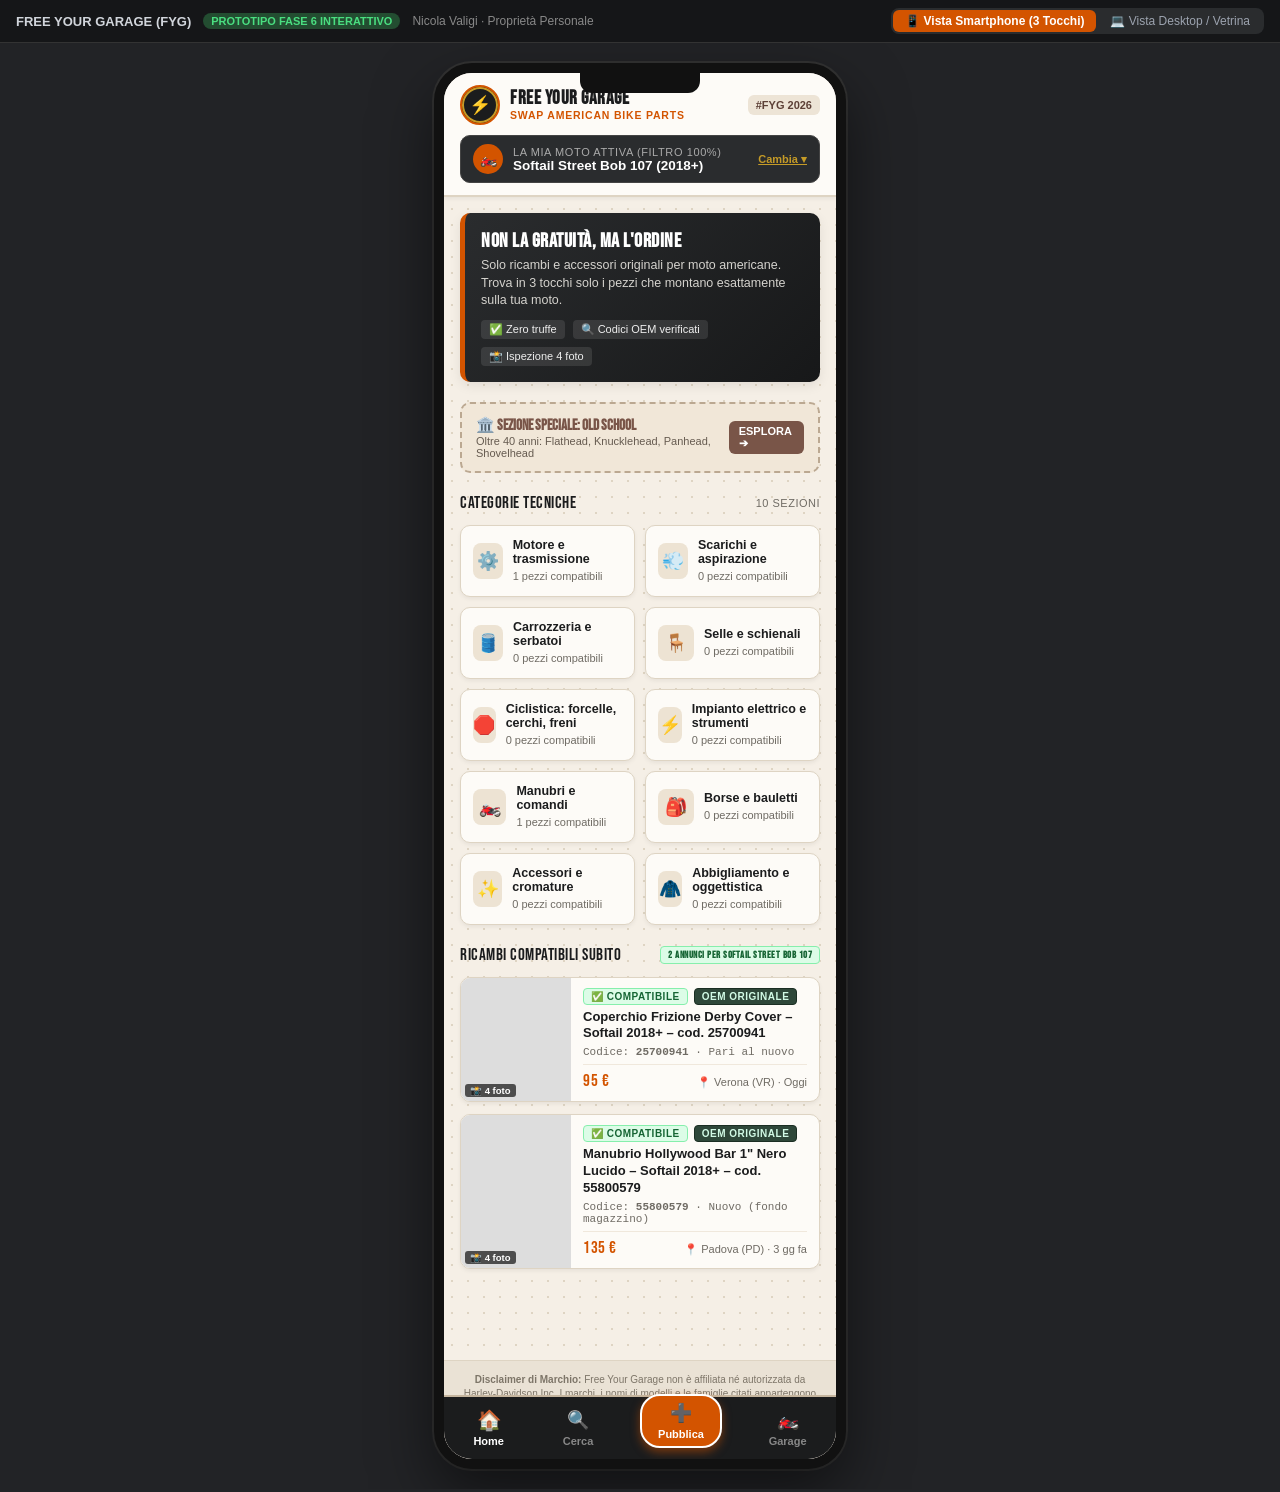
==== index.html @ a8e1b17a "feat: initial release of Free Your Garage interactive prototype and specs" ====
<!DOCTYPE html>
<html lang="it">
<head>
  <meta charset="UTF-8">
  <meta name="viewport" content="width=device-width, initial-scale=1.0">
  <title>Free Your Garage — Swap American Bike Parts (Prototipo Ufficiale)</title>
  <link rel="stylesheet" href="styles.css">
  <link rel="preconnect" href="https://fonts.googleapis.com">
  <link rel="preconnect" href="https://fonts.gstatic.com" crossorigin>
  <link href="https://fonts.googleapis.com/css2?family=Bebas+Neue&family=Inter:wght@400;500;600;700;800&family=JetBrains+Mono:wght@500;700&display=swap" rel="stylesheet">
</head>
<body>

  <!-- Top Controller Bar for Prototype Review -->
  <header class="top-controller-bar">
    <div class="controller-left">
      <strong>FREE YOUR GARAGE (FYG)</strong>
      <span class="badge-status-pill">PROTOTIPO FASE 6 INTERATTIVO</span>
      <span style="color:#888; font-size:12px;">Nicola Valigi · Proprietà Personale</span>
    </div>
    <div class="view-mode-toggle">
      <button id="btn-mode-mobile" class="mode-btn active">📱 Vista Smartphone (3 Tocchi)</button>
      <button id="btn-mode-desktop" class="mode-btn">💻 Vista Desktop / Vetrina</button>
    </div>
  </header>

  <!-- Master Viewport wrapper -->
  <main id="master-viewport" class="master-viewport mode-mobile">
    <div class="app-container">

      <!-- Global App Header -->
      <div class="app-header">
        <div class="header-top">
          <div class="brand-badge" onclick="navigateTo('home')">
            <div class="brand-icon-emblem">⚡</div>
            <div class="brand-text">
              <h1>Free Your Garage</h1>
              <span>Swap American Bike Parts</span>
            </div>
          </div>
          <div style="font-size: 11px; background: #ede4d6; padding: 4px 8px; border-radius: 6px; font-weight:700; color:#5d4037;">
            #FYG 2026
          </div>
        </div>

        <!-- Active Bike Selector Banner (Feature Killer) -->
        <div id="my-garage-header-pill" class="my-garage-active-pill" title="Clicca per cambiare moto attiva nel tuo garage">
          <div class="garage-pill-left">
            <div class="bike-icon-circle">🏍️</div>
            <div>
              <div class="garage-pill-title">La mia moto attiva (Filtro 100%)</div>
              <div id="header-bike-name" class="garage-pill-name">Softail Street Bob 107 (2018+)</div>
            </div>
          </div>
          <div class="garage-pill-action">Cambia ▾</div>
        </div>
      </div>

      <!-- ================= SCREEN 1: HOME ================= -->
      <section id="screen-home" class="screen-view active">
        <div class="home-content">

          <!-- Value Proposition -->
          <div class="value-prop-banner">
            <h2>Non la gratuità, ma l'ordine</h2>
            <p>Solo ricambi e accessori originali per moto americane. Trova in 3 tocchi solo i pezzi che montano esattamente sulla tua moto.</p>
            <div class="pills-row">
              <span class="value-prop-pill">✅ Zero truffe</span>
              <span class="value-prop-pill">🔍 Codici OEM verificati</span>
              <span class="value-prop-pill">📸 Ispezione 4 foto</span>
            </div>
          </div>

          <!-- Old School Special Section Callout -->
          <div class="vintage-callout" onclick="filterByOldSchool()">
            <div class="vintage-callout-text">
              <h3>🏛️ Sezione Speciale: Old School</h3>
              <p>Oltre 40 anni: Flathead, Knucklehead, Panhead, Shovelhead</p>
            </div>
            <div class="vintage-callout-badge">Esplora ➔</div>
          </div>

          <!-- 10 Technical Categories Grid -->
          <div>
            <div class="section-title">
              <span>Categorie Tecniche</span>
              <span style="font-size:11px; color:var(--text-muted); font-family:var(--font-body);">10 sezioni</span>
            </div>
            <div id="categories-grid" class="categories-grid">
              <!-- Dynamically populated via JS -->
            </div>
          </div>

          <!-- Compatible Listings Feed for Current Bike -->
          <div>
            <div class="section-title">
              <span>Ricambi Compatibili Subito</span>
              <span id="home-compat-count" class="badge-tag compatible">Filtro Attivo</span>
            </div>
            <div id="home-compatible-feed" class="listings-grid">
              <!-- Dynamically populated via JS -->
            </div>
          </div>

        </div>
      </section>

      <!-- ================= SCREEN 2: RICERCA ================= -->
      <section id="screen-search" class="screen-view">
        <div class="search-content">
          
          <!-- Unified Omnibox (Word or OEM code) -->
          <div class="search-input-wrapper">
            <span class="search-icon-inside">🔍</span>
            <input 
              id="search-omnibox" 
              type="text" 
              class="search-main-input" 
              placeholder="Cerca pezzo o codice OEM (es. 25700941)..."
            >
          </div>

          <!-- Quick Filter Chips -->
          <div class="filter-chips-row">
            <button id="chip-filter-compat" class="chip-btn active">⚡ Solo per la mia moto</button>
            <button id="chip-filter-oem" class="chip-btn">🏷️ Solo OEM Marcati</button>
            <button class="chip-btn" onclick="resetSearchFilters()">🔄 Reimposta</button>
          </div>

          <!-- Dropdowns Cascading Filters -->
          <div class="filter-controls-card">
            <div class="select-group">
              <label>Famiglia e Anno</label>
              <select id="search-select-family" class="custom-select">
                <!-- Populated via JS -->
              </select>
            </div>
            <div class="select-group">
              <label>Categoria Tecnica</label>
              <select id="search-select-cat" class="custom-select">
                <!-- Populated via JS -->
              </select>
            </div>
          </div>

          <!-- Search Results Header -->
          <div class="section-title" style="margin-top: 6px;">
            <span id="search-results-count">Risultati di ricerca</span>
          </div>

          <!-- Results List -->
          <div id="search-results-list" class="listings-grid">
            <!-- Populated via JS -->
          </div>

        </div>
      </section>

      <!-- ================= SCREEN 3: DETTAGLIO ANNUNCIO ================= -->
      <section id="screen-detail" class="screen-view">
        <div class="detail-content">

          <!-- Top Back Bar -->
          <div class="detail-back-bar">
            <button id="btn-back-detail" class="btn-back">← Torna al catalogo</button>
            <span class="badge-tag oem-genuine">Originale Verificato</span>
          </div>

          <!-- 4 Photo Inspection Gallery (Phase 5 Rule) -->
          <div class="photo-inspection-grid">
            <div id="slot-photo-main" class="inspection-slot main">
              <span class="slot-tag">1. Vista d'insieme</span>
            </div>
            <div id="slot-photo-sideA" class="inspection-slot">
              <span class="slot-tag">2. Lato A / B</span>
            </div>
            <div id="slot-photo-oem" class="inspection-slot">
              <span class="slot-tag">3. Marcatura OEM</span>
            </div>
            <div id="slot-photo-defects" class="inspection-slot" style="display:none;">
              <span class="slot-tag">4. Difetti / Usura</span>
            </div>
          </div>

          <div class="detail-body-container">

            <!-- Title & Price -->
            <div>
              <div id="detail-title" style="font-size: 16px; font-weight: 800; line-height: 1.3; color: var(--oil-dark); margin-bottom: 6px;">
                Coperchio Frizione Derby Cover – Softail 2018+ – cod. 25700941
              </div>
              <div id="detail-price" style="font-family: var(--font-heading); font-size: 26px; color: var(--rust-orange);">
                95 €
              </div>
            </div>

            <!-- Compatibility Status Banner -->
            <div id="detail-compat-box" class="compatibility-box match">
              <!-- Injected via JS -->
            </div>

            <!-- Technical Specifications Table -->
            <div class="detail-specs-table">
              <div class="spec-row">
                <span class="spec-label">Famiglia compatibile</span>
                <span id="spec-family" class="spec-value">Softail (dal 2018)</span>
              </div>
              <div class="spec-row">
                <span class="spec-label">Categoria</span>
                <span id="spec-category" class="spec-value">Motore e trasmissione</span>
              </div>
              <div class="spec-row">
                <span class="spec-label">Codice Ricambio OEM</span>
                <span id="spec-oem" class="spec-value">25700941</span>
              </div>
              <div class="spec-row">
                <span class="spec-label">Stato di conservazione</span>
                <span id="spec-condition" class="spec-value">Pari al nuovo</span>
              </div>
              <div class="spec-row">
                <span class="spec-label">Luogo per ritiro a mano</span>
                <span id="spec-location" class="spec-value">Verona (VR)</span>
              </div>
            </div>

            <!-- Description -->
            <div>
              <h4 style="font-size: 13px; text-transform: uppercase; margin-bottom: 6px; color: var(--text-muted); font-weight: 700;">Descrizione del venditore</h4>
              <p id="detail-description" style="font-size: 12.5px; line-height: 1.5; color: #333; background: #fff; padding: 12px; border-radius: 8px; border: 1px solid var(--border-vintage); white-space: pre-line;">
                Descrizione...
              </p>
            </div>

            <!-- Seller Card -->
            <div class="seller-profile-card">
              <div class="seller-avatar-block">
                <div class="seller-avatar">MB</div>
                <div>
                  <div id="detail-seller-name" style="font-size: 13.5px; font-weight: 700;">Marco B.</div>
                  <div id="detail-seller-badge" style="font-size: 11px; color: var(--forest-sage); font-weight: 600;">Fondatore #014</div>
                </div>
              </div>
              <div id="detail-seller-rating" style="font-size: 12px; font-weight: 600; color: #555;">
                ⭐ 5.0 (28 vendite)
              </div>
            </div>

            <!-- Action buttons -->
            <div class="cta-action-bar">
              <button id="btn-contact-seller" class="btn-contact">
                💬 Contatta il venditore (Chat)
              </button>
            </div>

            <div style="text-align: center; margin-top: 4px;">
              <button style="background: none; border: none; font-size: 11px; color: #999; text-decoration: underline; cursor: pointer;">
                🚩 Segnala questo annuncio (Controllo Originalità)
              </button>
            </div>

          </div>

        </div>
      </section>

      <!-- ================= SCREEN 4: PUBBLICA (WIZARD 5 PASSAGGI) ================= -->
      <section id="screen-post" class="screen-view">
        <div class="post-wizard-content">

          <div class="section-title">
            <span>Pubblica Ricambio</span>
            <span style="font-size: 11px; color: var(--rust-orange); font-weight: 700;">Modello Vinted</span>
          </div>

          <!-- Wizard 5 Steps Indicator -->
          <div class="wizard-progress">
            <div id="wizard-step-ind-1" class="progress-step-indicator active">
              <div class="step-num-circle">1</div>
              <span>Moto</span>
            </div>
            <div id="wizard-step-ind-2" class="progress-step-indicator">
              <div class="step-num-circle">2</div>
              <span>Categoria</span>
            </div>
            <div id="wizard-step-ind-3" class="progress-step-indicator">
              <div class="step-num-circle">3</div>
              <span>Foto</span>
            </div>
            <div id="wizard-step-ind-4" class="progress-step-indicator">
              <div class="step-num-circle">4</div>
              <span>Dati</span>
            </div>
            <div id="wizard-step-ind-5" class="progress-step-indicator">
              <div class="step-num-circle">5</div>
              <span>AI Review</span>
            </div>
          </div>

          <!-- STEP 1 PANE: MOTO -->
          <div id="wizard-pane-1" class="wizard-step-pane active">
            <h4 style="font-size: 14px; font-weight: 800;">1. A quale moto si monta?</h4>
            <p style="font-size: 12px; color: var(--text-muted);">Seleziona la famiglia e la specifica generazione/fascia d'anni per garantire compatibilità immediata agli acquirenti.</p>
            
            <div class="select-group">
              <label>Famiglia e Generazione</label>
              <select id="post-select-family" class="custom-select">
                <!-- Injected via JS -->
              </select>
            </div>
          </div>

          <!-- STEP 2 PANE: CATEGORIA -->
          <div id="wizard-pane-2" class="wizard-step-pane">
            <h4 style="font-size: 14px; font-weight: 800;">2. Che tipo di pezzo è?</h4>
            <p style="font-size: 12px; color: var(--text-muted);">Scegli la categoria tecnica esatta e l'eventuale sezione speciale.</p>
            
            <div class="select-group">
              <label>Categoria Tecnica</label>
              <select id="post-select-cat" class="custom-select">
                <!-- Injected via JS -->
              </select>
            </div>

            <div class="select-group">
              <label>Sezione Speciale (Opzionale)</label>
              <select id="post-select-special" class="custom-select" onchange="APP_STATE.wizard.specialSection=this.value">
                <option value="none">Nessuna (Ricambio Standard)</option>
                <option value="Old School">Old School (Oltre 40 anni / Flathead, Pan, Shovel)</option>
                <option value="Anniversari">Anniversari ed Edizioni Limitate (100th, 105th, 115th, CVO)</option>
              </select>
            </div>
          </div>

          <!-- STEP 3 PANE: GUIDA FOTO OBBLIGATORIE -->
          <div id="wizard-pane-3" class="wizard-step-pane">
            <h4 style="font-size: 14px; font-weight: 800;">3. Foto Obbligatorie (Regole Rigide)</h4>
            <p style="font-size: 12px; color: var(--text-muted);">Minimo 4 scatti. Luce naturale, sfondo neutro, nessun riflesso su cromature.</p>
            
            <div class="photo-rules-grid">
              <div id="photo-slot-overall" class="photo-rule-box" onclick="simulatePhotoUpload('overall')">
                <div class="icon">📷</div>
                <h5>1. Vista d'insieme</h5>
                <span>Pezzo intero ben visibile</span>
              </div>
              <div id="photo-slot-sideA" class="photo-rule-box" onclick="simulatePhotoUpload('sideA')">
                <div class="icon">🔄</div>
                <h5>2. Lato A e Lato B</h5>
                <span>Entrambi i prospetti</span>
              </div>
              <div id="photo-slot-oemMark" class="photo-rule-box" onclick="simulatePhotoUpload('oemMark')">
                <div class="icon">🔍</div>
                <h5>3. Marcatura / Codice</h5>
                <span>Primo piano numero pezzo</span>
              </div>
              <div id="photo-slot-defects" class="photo-rule-box" onclick="simulatePhotoUpload('defects')">
                <div class="icon">🔎</div>
                <h5>4. Dettaglio difetti</h5>
                <span>Eventuali graffi o usura</span>
              </div>
            </div>

            <div id="ai-photo-check-badge" class="ai-validation-badge" style="display: none;">
              <span>🤖</span>
              <div>
                <strong>Controllo Qualità AI Superato:</strong> Tutte le foto risultano nitide, con illuminazione corretta e marcatura leggibile.
              </div>
            </div>
          </div>

          <!-- STEP 4 PANE: DATI PEZZO -->
          <div id="wizard-pane-4" class="wizard-step-pane">
            <h4 style="font-size: 14px; font-weight: 800;">4. Dati tecnici e prezzo</h4>
            
            <div class="select-group">
              <label>Codice Ricambio OEM (obbligatorio se marcato)</label>
              <input id="post-input-oem" type="text" class="search-main-input" placeholder="Es. 25700941 o 64900552" style="padding: 8px 12px;">
            </div>

            <div class="select-group">
              <label>Condizione del ricambio</label>
              <select id="post-select-cond" class="custom-select">
                <option value="Nuovo (in confezione originale)">Nuovo (in confezione originale)</option>
                <option value="Pari al nuovo (smontato subito)">Pari al nuovo (smontato subito)</option>
                <option value="Ottimo stato usato">Ottimo stato usato</option>
                <option value="Buono stato con normali segni d'uso">Buono stato con normali segni d'uso</option>
                <option value="Da restaurare / Da lucidare">Da restaurare / Da lucidare</option>
              </select>
            </div>

            <div style="display: grid; grid-template-columns: 1fr 1fr; gap: 10px;">
              <div class="select-group">
                <label>Prezzo richiesto (€)</label>
                <input id="post-input-price" type="number" class="search-main-input" placeholder="Es. 95" style="padding: 8px 12px;">
              </div>
              <div class="select-group">
                <label>Città (Ritiro a mano)</label>
                <input id="post-input-city" type="text" class="search-main-input" placeholder="Es. Vicenza (VI)" value="Vicenza (VI)" style="padding: 8px 12px;">
              </div>
            </div>
          </div>

          <!-- STEP 5 PANE: DESCRIZIONE ASSISTITA AI -->
          <div id="wizard-pane-5" class="wizard-step-pane">
            <h4 style="font-size: 14px; font-weight: 800;">5. Descrizione Assistita dall'AI</h4>
            <p style="font-size: 12px; color: var(--text-muted);">L'intelligenza artificiale genera titolo standardizzato e scheda tecnica. Tu verifichi e confermi.</p>

            <div class="ai-generator-box">
              <button class="btn-ai-magic" onclick="generateAiListingMetadata()">
                ✨ Rigenera Titolo e Descrizione con AI
              </button>
            </div>

            <div class="select-group">
              <label>Titolo Standardizzato</label>
              <input id="post-title-ai" type="text" class="search-main-input" style="padding: 8px 12px; font-weight: 700;">
            </div>

            <div class="select-group">
              <label>Descrizione Completa</label>
              <textarea id="post-desc-ai" rows="5" class="search-main-input" style="padding: 10px 12px; font-family: var(--font-body);"></textarea>
            </div>
          </div>

          <!-- Wizard Actions Navigation -->
          <div class="wizard-nav-actions">
            <button id="btn-wizard-prev" class="btn-wizard-nav prev">← Indietro</button>
            <button id="btn-wizard-next" class="btn-wizard-nav next">Continua ➔</button>
          </div>

        </div>
      </section>

      <!-- ================= SCREEN 5: GARAGE & PROFILO ================= -->
      <section id="screen-garage" class="screen-view">
        <div class="garage-content">

          <div class="section-title">
            <span>Il Mio Garage Personale</span>
            <span class="badge-tag oem-genuine">2 Moto Censite</span>
          </div>
          <p style="font-size: 12px; color: var(--text-muted); margin-top: -10px;">
            Scegli quale moto stai usando per trovare all'istante i ricambi compatibili senza dover impostare filtri ogni volta.
          </p>

          <!-- List of bikes in user's garage -->
          <div id="garage-bikes-list" class="garage-bikes-list">
            <!-- Injected via JS -->
          </div>

          <!-- Add bike button -->
          <button class="chip-btn" style="padding: 10px; border-style: dashed; text-align: center;" onclick="alert('Funzione Aggiungi Moto: Permette di salvare una nuova moto nel tuo garage virtuale.')">
            ➕ Aggiungi un'altra Harley al tuo garage
          </button>

          <!-- Rules & Safety summary -->
          <div style="background: #fff; padding: 14px; border-radius: 10px; border: 1px solid var(--border-vintage); margin-top: 10px;">
            <h4 style="font-size: 13px; font-weight: 800; margin-bottom: 6px;">🛡️ Politica Anti-Contraffazione & DSA</h4>
            <ul style="font-size: 11.5px; color: #555; padding-left: 18px; line-height: 1.5;">
              <li>È ammesso solo materiale autentico e originale.</li>
              <li>Divieto categorico di imitazioni o repliche cinesi non marcate.</li>
              <li>Pulsante di segnalazione attivo 24/7 con rimozione immediata.</li>
              <li>Contrassegno "Venditore Verificato" per chi carica documento d'identità.</li>
            </ul>
          </div>

        </div>
      </section>

      <!-- Legal Disclaimer Footer -->
      <footer class="app-legal-footer">
        <p><strong>Disclaimer di Marchio:</strong> Free Your Garage non è affiliata né autorizzata da Harley-Davidson Inc. I marchi, i nomi di modelli e le famiglie citati appartengono ai rispettivi titolari e sono utilizzati esclusivamente a scopo descrittivo di compatibilità tecnica dei ricambi.</p>
        <p style="margin-top: 4px;">Piattaforma P2P sviluppata da Nicola Valigi (Houdinick) · Ottobre 2026</p>
      </footer>

      <!-- Bottom Navigation Bar (5 Primary Views) -->
      <nav class="bottom-nav">
        <button class="nav-item active" data-screen="home">
          <span class="nav-icon">🏠</span>
          <span>Home</span>
        </button>
        <button class="nav-item" data-screen="search">
          <span class="nav-icon">🔍</span>
          <span>Cerca</span>
        </button>
        <button class="nav-item nav-post-cta" data-screen="post">
          <span class="nav-icon">➕</span>
          <span>Pubblica</span>
        </button>
        <button class="nav-item" data-screen="garage">
          <span class="nav-icon">🏍️</span>
          <span>Garage</span>
        </button>
      </nav>

      <!-- Chat Modal Simulator -->
      <div id="modal-chat" class="modal-overlay">
        <div class="modal-card">
          <div class="modal-header">
            <div>
              <strong id="chat-modal-title" style="font-size: 13px;">Chat con il venditore</strong>
              <div style="font-size: 10.5px; color: #666;">Scambio diretto / Consegna a mano</div>
            </div>
            <button id="btn-close-chat-modal" class="btn-close-modal">✕</button>
          </div>
          <div class="modal-body">
            <div id="chat-messages-body" class="chat-messages-container">
              <!-- Injected via JS -->
            </div>
            <div class="chat-input-bar">
              <input id="input-chat-message" type="text" placeholder="Scrivi un messaggio...">
              <button id="btn-send-chat">Invia</button>
            </div>
          </div>
        </div>
      </div>

    </div>
  </main>

  <script src="app.js"></script>
</body>
</html>
---- styles.css ----
:root {
  --bg-sand: #f5efe6;
  --bg-card: #fdfbf7;
  --bg-card-alt: #eae2d5;
  --oil-dark: #1b1c1d;
  --oil-charcoal: #2a2c2e;
  --rust-orange: #d35400;
  --rust-orange-hover: #b84300;
  --vintage-orange-glow: rgba(211, 84, 0, 0.15);
  --forest-sage: #2d4739;
  --forest-sage-light: #446653;
  --denim-blue: #2c3e50;
  --denim-light: #4a6572;
  --chrome-silver: #8c9296;
  --leather-brown: #795548;
  --gold-accent: #c59b27;
  --border-vintage: #ded4c3;
  --border-strong: #c5b59e;
  --text-main: #232220;
  --text-muted: #6f6b64;
  --font-heading: 'Impact', 'Franklin Gothic Medium', 'Bebas Neue', sans-serif;
  --font-body: -apple-system, BlinkMacSystemFont, 'Segoe UI', Roboto, Helvetica, Arial, sans-serif;
  --font-mono: 'SF Mono', Consolas, Monaco, monospace;
  --shadow-sm: 0 2px 4px rgba(0,0,0,0.06);
  --shadow-md: 0 4px 12px rgba(0,0,0,0.08);
  --shadow-lg: 0 8px 24px rgba(0,0,0,0.12);
  --radius-sm: 6px;
  --radius-md: 10px;
  --radius-lg: 16px;
}

* {
  box-sizing: border-box;
  margin: 0;
  padding: 0;
  -webkit-font-smoothing: antialiased;
}

body {
  background-color: #222326;
  color: var(--text-main);
  font-family: var(--font-body);
  display: flex;
  flex-direction: column;
  min-height: 100vh;
}

/* App Toolbar / Frame Selector */
.top-controller-bar {
  background: #151618;
  color: #d1d5db;
  padding: 8px 16px;
  display: flex;
  justify-content: space-between;
  align-items: center;
  border-bottom: 1px solid #333;
  font-size: 13px;
  z-index: 1000;
}

.controller-left {
  display: flex;
  align-items: center;
  gap: 12px;
}

.badge-status-pill {
  background: #234d31;
  color: #4ade80;
  padding: 2px 8px;
  border-radius: 12px;
  font-weight: 600;
  font-size: 11px;
}

.view-mode-toggle {
  display: flex;
  background: #2a2c2e;
  border-radius: 8px;
  padding: 2px;
  gap: 2px;
}

.mode-btn {
  background: transparent;
  border: none;
  color: #9ca3af;
  padding: 4px 12px;
  font-size: 12px;
  border-radius: 6px;
  cursor: pointer;
  display: flex;
  align-items: center;
  gap: 6px;
  transition: all 0.15s ease;
}

.mode-btn.active {
  background: var(--rust-orange);
  color: #fff;
  font-weight: 600;
}

/* Master Frame */
.master-viewport {
  flex: 1;
  display: flex;
  justify-content: center;
  align-items: flex-start;
  padding: 20px 10px;
  transition: all 0.3s cubic-bezier(0.16, 1, 0.3, 1);
  overflow-y: auto;
}

/* Phone Mockup mode */
.master-viewport.mode-mobile .app-container {
  width: 412px;
  min-height: 860px;
  border-radius: 38px;
  border: 10px solid #111;
  box-shadow: 0 25px 60px rgba(0,0,0,0.5), 0 0 0 2px #333;
  overflow: hidden;
  position: relative;
}

.master-viewport.mode-mobile .app-container::before {
  content: '';
  position: absolute;
  top: 0;
  left: 50%;
  transform: translateX(-50%);
  width: 120px;
  height: 20px;
  background: #111;
  border-bottom-left-radius: 12px;
  border-bottom-right-radius: 12px;
  z-index: 999;
}

/* Desktop Wide mode */
.master-viewport.mode-desktop .app-container {
  width: 100%;
  max-width: 1024px;
  min-height: 840px;
  border-radius: 16px;
  border: 1px solid #444;
  box-shadow: var(--shadow-lg);
}

.app-container {
  background-color: var(--bg-sand);
  display: flex;
  flex-direction: column;
  position: relative;
  background-image: radial-gradient(#ded4c3 0.75px, transparent 0.75px);
  background-size: 16px 16px;
}

/* Screen Sections */
.screen-view {
  display: none;
  flex-direction: column;
  flex: 1;
  padding-bottom: 75px; /* Space for bottom nav */
}

.screen-view.active {
  display: flex;
  animation: fadeIn 0.2s ease-out;
}

@keyframes fadeIn {
  from { opacity: 0; transform: translateY(4px); }
  to { opacity: 1; transform: translateY(0); }
}

/* App Header */
.app-header {
  background: var(--bg-card);
  border-bottom: 2px solid var(--border-vintage);
  padding: 12px 16px;
  position: sticky;
  top: 0;
  z-index: 100;
  box-shadow: var(--shadow-sm);
}

.header-top {
  display: flex;
  justify-content: space-between;
  align-items: center;
}

.brand-badge {
  display: flex;
  align-items: center;
  gap: 10px;
  text-decoration: none;
  cursor: pointer;
}

.brand-icon-emblem {
  width: 40px;
  height: 40px;
  background: var(--oil-dark);
  border-radius: 50%;
  border: 2px solid var(--rust-orange);
  display: flex;
  align-items: center;
  justify-content: center;
  color: #fff;
  font-weight: 900;
  font-size: 18px;
  box-shadow: inset 0 0 0 2px var(--gold-accent);
}

.brand-text h1 {
  font-family: var(--font-heading);
  letter-spacing: 0.5px;
  font-size: 19px;
  text-transform: uppercase;
  color: var(--oil-dark);
  line-height: 1.1;
}

.brand-text span {
  font-size: 10.5px;
  text-transform: uppercase;
  letter-spacing: 0.8px;
  color: var(--rust-orange);
  font-weight: 700;
  display: block;
}

/* Garage Banner - Active Bike selector */
.my-garage-active-pill {
  background: var(--oil-charcoal);
  color: #fff;
  border-radius: var(--radius-md);
  padding: 8px 12px;
  margin-top: 10px;
  display: flex;
  justify-content: space-between;
  align-items: center;
  cursor: pointer;
  border: 1px solid #444;
  transition: all 0.2s;
}

.my-garage-active-pill:hover {
  background: #1f2123;
  border-color: var(--rust-orange);
}

.garage-pill-left {
  display: flex;
  align-items: center;
  gap: 10px;
}

.bike-icon-circle {
  width: 30px;
  height: 30px;
  background: var(--rust-orange);
  border-radius: 50%;
  display: flex;
  align-items: center;
  justify-content: center;
  font-size: 14px;
}

.garage-pill-title {
  font-size: 11px;
  text-transform: uppercase;
  letter-spacing: 0.6px;
  color: #aaa;
}

.garage-pill-name {
  font-size: 13.5px;
  font-weight: 700;
  color: #fff;
}

.garage-pill-action {
  font-size: 11px;
  color: var(--gold-accent);
  font-weight: 600;
  text-decoration: underline;
}

/* Bottom Tab Navigation */
.bottom-nav {
  position: absolute;
  bottom: 0;
  left: 0;
  right: 0;
  height: 64px;
  background: var(--oil-dark);
  border-top: 2px solid var(--border-strong);
  display: flex;
  justify-content: space-around;
  align-items: center;
  z-index: 500;
}

.nav-item {
  background: transparent;
  border: none;
  color: #888;
  display: flex;
  flex-direction: column;
  align-items: center;
  gap: 4px;
  font-size: 11px;
  font-weight: 600;
  cursor: pointer;
  padding: 6px 12px;
  transition: all 0.2s;
}

.nav-item .nav-icon {
  font-size: 18px;
}

.nav-item.active {
  color: #fff;
}

.nav-item.active .nav-icon {
  color: var(--rust-orange);
  transform: scale(1.1);
}

.nav-item.nav-post-cta {
  background: var(--rust-orange);
  color: #fff;
  border-radius: 20px;
  padding: 6px 16px;
  margin-top: -14px;
  box-shadow: 0 4px 10px rgba(211,84,0,0.5);
  border: 2px solid #fff;
}

.nav-item.nav-post-cta:hover {
  background: var(--rust-orange-hover);
}

/* UI Card & Common Elements */
.section-title {
  font-family: var(--font-heading);
  text-transform: uppercase;
  letter-spacing: 0.5px;
  font-size: 17px;
  color: var(--oil-dark);
  display: flex;
  align-items: center;
  justify-content: space-between;
  margin-bottom: 12px;
}

.badge-tag {
  font-size: 10px;
  font-weight: 700;
  text-transform: uppercase;
  padding: 2px 7px;
  border-radius: 4px;
  letter-spacing: 0.5px;
}

.badge-tag.oem-genuine {
  background: #2e4739;
  color: #d1fae5;
  border: 1px solid #1b2e23;
}

.badge-tag.compatible {
  background: #dcfce7;
  color: #166534;
  border: 1px solid #86efac;
}

.badge-tag.warning {
  background: #fef3c7;
  color: #92400e;
  border: 1px solid #fcd34d;
}

.badge-tag.old-school {
  background: #795548;
  color: #fbe9e7;
}

/* Home Screen Layout */
.home-content {
  padding: 16px;
  display: flex;
  flex-direction: column;
  gap: 20px;
}

/* Hero Order Banner */
.value-prop-banner {
  background: linear-gradient(135deg, #2a2c2e 0%, #171819 100%);
  color: #fff;
  border-radius: var(--radius-md);
  padding: 16px;
  position: relative;
  overflow: hidden;
  border-left: 5px solid var(--rust-orange);
  box-shadow: var(--shadow-md);
}

.value-prop-banner h2 {
  font-family: var(--font-heading);
  font-size: 20px;
  text-transform: uppercase;
  letter-spacing: 0.5px;
  margin-bottom: 4px;
}

.value-prop-banner p {
  font-size: 12.5px;
  color: #d5d3ce;
  line-height: 1.4;
}

.value-prop-banner .pills-row {
  display: flex;
  gap: 8px;
  margin-top: 10px;
  flex-wrap: wrap;
}

.value-prop-pill {
  background: rgba(255,255,255,0.1);
  padding: 3px 8px;
  border-radius: 4px;
  font-size: 11px;
  color: #eee;
}

/* Old School Callout */
.vintage-callout {
  background: #f1e7d8;
  border: 2px dashed #bba891;
  border-radius: var(--radius-md);
  padding: 12px 14px;
  display: flex;
  justify-content: space-between;
  align-items: center;
  cursor: pointer;
  transition: all 0.2s;
}

.vintage-callout:hover {
  background: #e9dcce;
  border-color: var(--leather-brown);
}

.vintage-callout-text h3 {
  font-family: var(--font-heading);
  text-transform: uppercase;
  font-size: 15px;
  color: var(--leather-brown);
}

.vintage-callout-text p {
  font-size: 11px;
  color: #665b50;
}

.vintage-callout-badge {
  background: var(--leather-brown);
  color: #fff;
  padding: 4px 10px;
  border-radius: 6px;
  font-size: 11px;
  font-weight: 700;
  text-transform: uppercase;
}

/* Categories Grid */
.categories-grid {
  display: grid;
  grid-template-columns: repeat(2, 1fr);
  gap: 10px;
}

.cat-tile {
  background: var(--bg-card);
  border: 1px solid var(--border-vintage);
  border-radius: var(--radius-md);
  padding: 12px;
  display: flex;
  align-items: center;
  gap: 10px;
  cursor: pointer;
  transition: all 0.15s ease;
  box-shadow: var(--shadow-sm);
}

.cat-tile:hover {
  transform: translateY(-2px);
  border-color: var(--rust-orange);
  box-shadow: var(--shadow-md);
}

.cat-icon {
  width: 36px;
  height: 36px;
  background: #ede3d3;
  border-radius: 8px;
  display: flex;
  align-items: center;
  justify-content: center;
  font-size: 18px;
}

.cat-info h4 {
  font-size: 12.5px;
  font-weight: 700;
  color: var(--oil-dark);
}

.cat-info span {
  font-size: 11px;
  color: var(--text-muted);
}

/* Listings Grid */
.listings-grid {
  display: grid;
  grid-template-columns: 1fr;
  gap: 12px;
}

.listing-card {
  background: var(--bg-card);
  border: 1px solid var(--border-vintage);
  border-radius: var(--radius-md);
  overflow: hidden;
  display: flex;
  cursor: pointer;
  transition: all 0.15s;
  box-shadow: var(--shadow-sm);
  position: relative;
}

.listing-card:hover {
  border-color: var(--rust-orange);
  box-shadow: var(--shadow-md);
}

.listing-card-img {
  width: 110px;
  min-height: 110px;
  background: #ddd;
  background-size: cover;
  background-position: center;
  position: relative;
  flex-shrink: 0;
}

.listing-card-img .photo-count {
  position: absolute;
  bottom: 4px;
  left: 4px;
  background: rgba(0,0,0,0.65);
  color: #fff;
  font-size: 9.5px;
  padding: 1px 5px;
  border-radius: 3px;
  font-weight: 600;
}

.listing-card-body {
  padding: 10px 12px;
  flex: 1;
  display: flex;
  flex-direction: column;
  justify-content: space-between;
}

.card-compat-row {
  display: flex;
  align-items: center;
  gap: 6px;
  margin-bottom: 4px;
}

.listing-card-title {
  font-size: 13px;
  font-weight: 700;
  color: var(--oil-dark);
  line-height: 1.3;
  margin-bottom: 4px;
}

.listing-card-oem {
  font-family: var(--font-mono);
  font-size: 11px;
  color: var(--text-muted);
  margin-bottom: 6px;
}

.listing-card-footer {
  display: flex;
  justify-content: space-between;
  align-items: baseline;
  border-top: 1px solid #f0e8dc;
  padding-top: 6px;
}

.listing-card-price {
  font-family: var(--font-heading);
  font-size: 17px;
  color: var(--rust-orange);
  letter-spacing: 0.5px;
}

.listing-card-meta {
  font-size: 11px;
  color: var(--text-muted);
}

/* Search Screen */
.search-content {
  padding: 16px;
  display: flex;
  flex-direction: column;
  gap: 14px;
}

.search-input-wrapper {
  position: relative;
}

.search-main-input {
  width: 100%;
  padding: 12px 14px 12px 40px;
  border: 2px solid var(--border-strong);
  border-radius: var(--radius-md);
  background: #fff;
  font-size: 14px;
  font-family: var(--font-body);
  outline: none;
  transition: border-color 0.2s;
}

.search-main-input:focus {
  border-color: var(--rust-orange);
  box-shadow: 0 0 0 3px var(--vintage-orange-glow);
}

.search-icon-inside {
  position: absolute;
  left: 14px;
  top: 50%;
  transform: translateY(-50%);
  font-size: 16px;
  color: var(--text-muted);
}

/* Quick Filter Chips */
.filter-chips-row {
  display: flex;
  gap: 8px;
  overflow-x: auto;
  padding-bottom: 4px;
  scrollbar-width: none;
}

.filter-chips-row::-webkit-scrollbar {
  display: none;
}

.chip-btn {
  background: var(--bg-card);
  border: 1px solid var(--border-vintage);
  padding: 6px 12px;
  border-radius: 20px;
  font-size: 12px;
  font-weight: 600;
  color: var(--oil-dark);
  white-space: nowrap;
  cursor: pointer;
  transition: all 0.15s;
}

.chip-btn.active {
  background: var(--oil-dark);
  color: #fff;
  border-color: var(--oil-dark);
}

.filter-controls-card {
  background: var(--bg-card);
  border: 1px solid var(--border-vintage);
  border-radius: var(--radius-md);
  padding: 12px;
  display: grid;
  grid-template-columns: 1fr 1fr;
  gap: 10px;
}

.select-group label {
  font-size: 11px;
  text-transform: uppercase;
  font-weight: 700;
  color: var(--text-muted);
  display: block;
  margin-bottom: 4px;
}

.custom-select {
  width: 100%;
  padding: 8px 10px;
  border: 1px solid var(--border-vintage);
  border-radius: 6px;
  background: #fff;
  font-size: 12.5px;
  outline: none;
}

/* Listing Detail Screen */
.detail-content {
  display: flex;
  flex-direction: column;
}

.detail-back-bar {
  background: var(--bg-card);
  border-bottom: 1px solid var(--border-vintage);
  padding: 10px 16px;
  display: flex;
  align-items: center;
  justify-content: space-between;
}

.btn-back {
  background: transparent;
  border: none;
  font-size: 14px;
  font-weight: 600;
  color: var(--oil-dark);
  cursor: pointer;
  display: flex;
  align-items: center;
  gap: 6px;
}

/* 4 Photo Inspection Gallery */
.photo-inspection-grid {
  display: grid;
  grid-template-columns: 2fr 1fr;
  grid-template-rows: 140px 140px;
  gap: 4px;
  background: #111;
  padding: 4px;
}

.inspection-slot {
  position: relative;
  background-size: cover;
  background-position: center;
  overflow: hidden;
}

.inspection-slot.main {
  grid-row: span 2;
  min-height: 284px;
}

.slot-tag {
  position: absolute;
  top: 6px;
  left: 6px;
  background: rgba(0,0,0,0.75);
  color: #fff;
  font-size: 9px;
  padding: 2px 6px;
  border-radius: 3px;
  font-weight: 600;
  text-transform: uppercase;
}

.detail-body-container {
  padding: 16px;
  display: flex;
  flex-direction: column;
  gap: 16px;
}

/* Compatibility Banner */
.compatibility-box {
  border-radius: var(--radius-md);
  padding: 14px;
  display: flex;
  gap: 12px;
  align-items: flex-start;
}

.compatibility-box.match {
  background: #e8f5e9;
  border: 1.5px solid #81c784;
}

.compatibility-box.mismatch {
  background: #fff8e1;
  border: 1.5px solid #ffe082;
}

.compat-icon {
  font-size: 24px;
}

.compat-text h4 {
  font-size: 13.5px;
  font-weight: 800;
  color: #1b5e20;
}

.compat-text p {
  font-size: 11.5px;
  color: #2e7d32;
  margin-top: 2px;
}

.compat-text.mismatch-text h4 {
  color: #e65100;
}

.compat-text.mismatch-text p {
  color: #bf360c;
}

.detail-specs-table {
  background: var(--bg-card);
  border: 1px solid var(--border-vintage);
  border-radius: var(--radius-md);
  padding: 12px;
}

.spec-row {
  display: flex;
  justify-content: space-between;
  padding: 8px 0;
  border-bottom: 1px solid #f0e8dc;
  font-size: 12.5px;
}

.spec-row:last-child {
  border-bottom: none;
}

.spec-label {
  color: var(--text-muted);
}

.spec-value {
  font-weight: 700;
  color: var(--oil-dark);
  text-align: right;
}

.seller-profile-card {
  background: var(--bg-card);
  border: 1px solid var(--border-vintage);
  border-radius: var(--radius-md);
  padding: 12px;
  display: flex;
  align-items: center;
  justify-content: space-between;
}

.seller-avatar-block {
  display: flex;
  align-items: center;
  gap: 10px;
}

.seller-avatar {
  width: 44px;
  height: 44px;
  border-radius: 50%;
  background: #2a2c2e;
  color: #fff;
  display: flex;
  align-items: center;
  justify-content: center;
  font-weight: bold;
}

.cta-action-bar {
  display: flex;
  gap: 10px;
  margin-top: 10px;
}

.btn-contact {
  flex: 1;
  background: var(--rust-orange);
  color: #fff;
  border: none;
  border-radius: var(--radius-md);
  padding: 14px;
  font-size: 14px;
  font-weight: 700;
  text-transform: uppercase;
  letter-spacing: 0.5px;
  cursor: pointer;
  display: flex;
  align-items: center;
  justify-content: center;
  gap: 8px;
}

.btn-contact:hover {
  background: var(--rust-orange-hover);
}

/* Post Screen - 5 Step Guided Wizard */
.post-wizard-content {
  padding: 16px;
  display: flex;
  flex-direction: column;
  gap: 16px;
}

.wizard-progress {
  display: flex;
  justify-content: space-between;
  align-items: center;
  position: relative;
  margin-bottom: 8px;
}

.progress-step-indicator {
  display: flex;
  flex-direction: column;
  align-items: center;
  gap: 4px;
  font-size: 10px;
  font-weight: 700;
  color: var(--text-muted);
  z-index: 2;
}

.step-num-circle {
  width: 24px;
  height: 24px;
  border-radius: 50%;
  background: var(--bg-card-alt);
  color: var(--oil-dark);
  display: flex;
  align-items: center;
  justify-content: center;
  font-size: 11px;
  font-weight: 700;
  border: 1px solid var(--border-strong);
}

.progress-step-indicator.active .step-num-circle {
  background: var(--rust-orange);
  color: #fff;
  border-color: var(--rust-orange);
}

.progress-step-indicator.completed .step-num-circle {
  background: var(--forest-sage);
  color: #fff;
  border-color: var(--forest-sage);
}

.wizard-step-pane {
  display: none;
  background: var(--bg-card);
  border: 1px solid var(--border-vintage);
  border-radius: var(--radius-md);
  padding: 16px;
  flex-direction: column;
  gap: 14px;
}

.wizard-step-pane.active {
  display: flex;
  animation: fadeIn 0.2s ease-out;
}

/* Photo Silhouette Guide */
.photo-rules-grid {
  display: grid;
  grid-template-columns: repeat(2, 1fr);
  gap: 10px;
  margin-top: 6px;
}

.photo-rule-box {
  background: #f7f3ed;
  border: 2px dashed #cbbca5;
  border-radius: var(--radius-md);
  padding: 12px 8px;
  text-align: center;
  display: flex;
  flex-direction: column;
  align-items: center;
  gap: 6px;
  cursor: pointer;
  position: relative;
}

.photo-rule-box.uploaded {
  border-style: solid;
  border-color: var(--forest-sage);
  background: #edf5f0;
}

.photo-rule-box .icon {
  font-size: 24px;
}

.photo-rule-box h5 {
  font-size: 11px;
  font-weight: 700;
}

.photo-rule-box span {
  font-size: 9.5px;
  color: var(--text-muted);
}

.ai-validation-badge {
  background: #e8f5e9;
  border: 1px solid #81c784;
  color: #1b5e20;
  padding: 8px 12px;
  border-radius: var(--radius-md);
  font-size: 11.5px;
  display: flex;
  align-items: center;
  gap: 8px;
}

.ai-generator-box {
  background: linear-gradient(135deg, #f7f3ea 0%, #ebe2d3 100%);
  border: 1.5px solid var(--border-strong);
  border-radius: var(--radius-md);
  padding: 14px;
}

.btn-ai-magic {
  background: #2a2c2e;
  color: #f5b041;
  border: 1px solid #f5b041;
  padding: 8px 14px;
  border-radius: 6px;
  font-size: 12px;
  font-weight: 700;
  cursor: pointer;
  display: flex;
  align-items: center;
  gap: 6px;
  width: fit-content;
  margin-top: 6px;
}

.btn-ai-magic:hover {
  background: #111;
}

.wizard-nav-actions {
  display: flex;
  justify-content: space-between;
  margin-top: 10px;
}

.btn-wizard-nav {
  padding: 10px 18px;
  border-radius: var(--radius-md);
  font-size: 13px;
  font-weight: 700;
  cursor: pointer;
  border: none;
}

.btn-wizard-nav.prev {
  background: var(--bg-card-alt);
  color: var(--oil-dark);
}

.btn-wizard-nav.next {
  background: var(--rust-orange);
  color: #fff;
}

/* Garage / Profile Screen */
.garage-content {
  padding: 16px;
  display: flex;
  flex-direction: column;
  gap: 16px;
}

.garage-bikes-list {
  display: flex;
  flex-direction: column;
  gap: 10px;
}

.bike-card {
  background: var(--bg-card);
  border: 2px solid var(--border-vintage);
  border-radius: var(--radius-md);
  padding: 14px;
  display: flex;
  justify-content: space-between;
  align-items: center;
  cursor: pointer;
  transition: all 0.15s;
}

.bike-card.current-active {
  border-color: var(--rust-orange);
  background: #fffcf8;
  box-shadow: 0 0 0 1px var(--rust-orange);
}

.bike-card-info h4 {
  font-size: 14px;
  font-weight: 700;
  color: var(--oil-dark);
}

.bike-card-info p {
  font-size: 11.5px;
  color: var(--text-muted);
}

.badge-active-tag {
  background: var(--rust-orange);
  color: #fff;
  font-size: 10px;
  font-weight: 700;
  padding: 2px 6px;
  border-radius: 4px;
  text-transform: uppercase;
}

/* Modals (Chat, Bike Selector) */
.modal-overlay {
  display: none;
  position: absolute;
  top: 0;
  left: 0;
  right: 0;
  bottom: 0;
  background: rgba(0,0,0,0.65);
  backdrop-filter: blur(2px);
  z-index: 1000;
  align-items: center;
  justify-content: center;
  padding: 20px;
}

.modal-overlay.active {
  display: flex;
}

.modal-card {
  background: var(--bg-card);
  border: 1px solid var(--border-vintage);
  border-radius: var(--radius-lg);
  width: 100%;
  max-width: 380px;
  max-height: 90vh;
  overflow-y: auto;
  box-shadow: var(--shadow-lg);
  display: flex;
  flex-direction: column;
}

.modal-header {
  padding: 12px 16px;
  border-bottom: 1px solid var(--border-vintage);
  display: flex;
  justify-content: space-between;
  align-items: center;
}

.modal-body {
  padding: 16px;
  display: flex;
  flex-direction: column;
  gap: 12px;
}

.btn-close-modal {
  background: transparent;
  border: none;
  font-size: 18px;
  cursor: pointer;
  color: #888;
}

/* Chat Interface inside modal */
.chat-messages-container {
  height: 220px;
  overflow-y: auto;
  display: flex;
  flex-direction: column;
  gap: 8px;
  padding: 6px;
  background: #f7f3ec;
  border-radius: var(--radius-md);
  border: 1px solid var(--border-vintage);
}

.chat-bubble {
  max-width: 80%;
  padding: 8px 12px;
  border-radius: 12px;
  font-size: 12px;
  line-height: 1.35;
}

.chat-bubble.seller {
  align-self: flex-start;
  background: #fff;
  border: 1px solid #ddd;
}

.chat-bubble.buyer {
  align-self: flex-end;
  background: var(--rust-orange);
  color: #fff;
}

.chat-input-bar {
  display: flex;
  gap: 6px;
}

.chat-input-bar input {
  flex: 1;
  padding: 8px 10px;
  border: 1px solid var(--border-vintage);
  border-radius: var(--radius-md);
  font-size: 12.5px;
}

.chat-input-bar button {
  background: var(--oil-dark);
  color: #fff;
  border: none;
  padding: 8px 14px;
  border-radius: var(--radius-md);
  cursor: pointer;
}

/* Legal Footer */
.app-legal-footer {
  background: #eae2d5;
  border-top: 1px solid var(--border-vintage);
  padding: 12px 16px;
  font-size: 10px;
  color: #7d7568;
  line-height: 1.4;
  text-align: center;
}
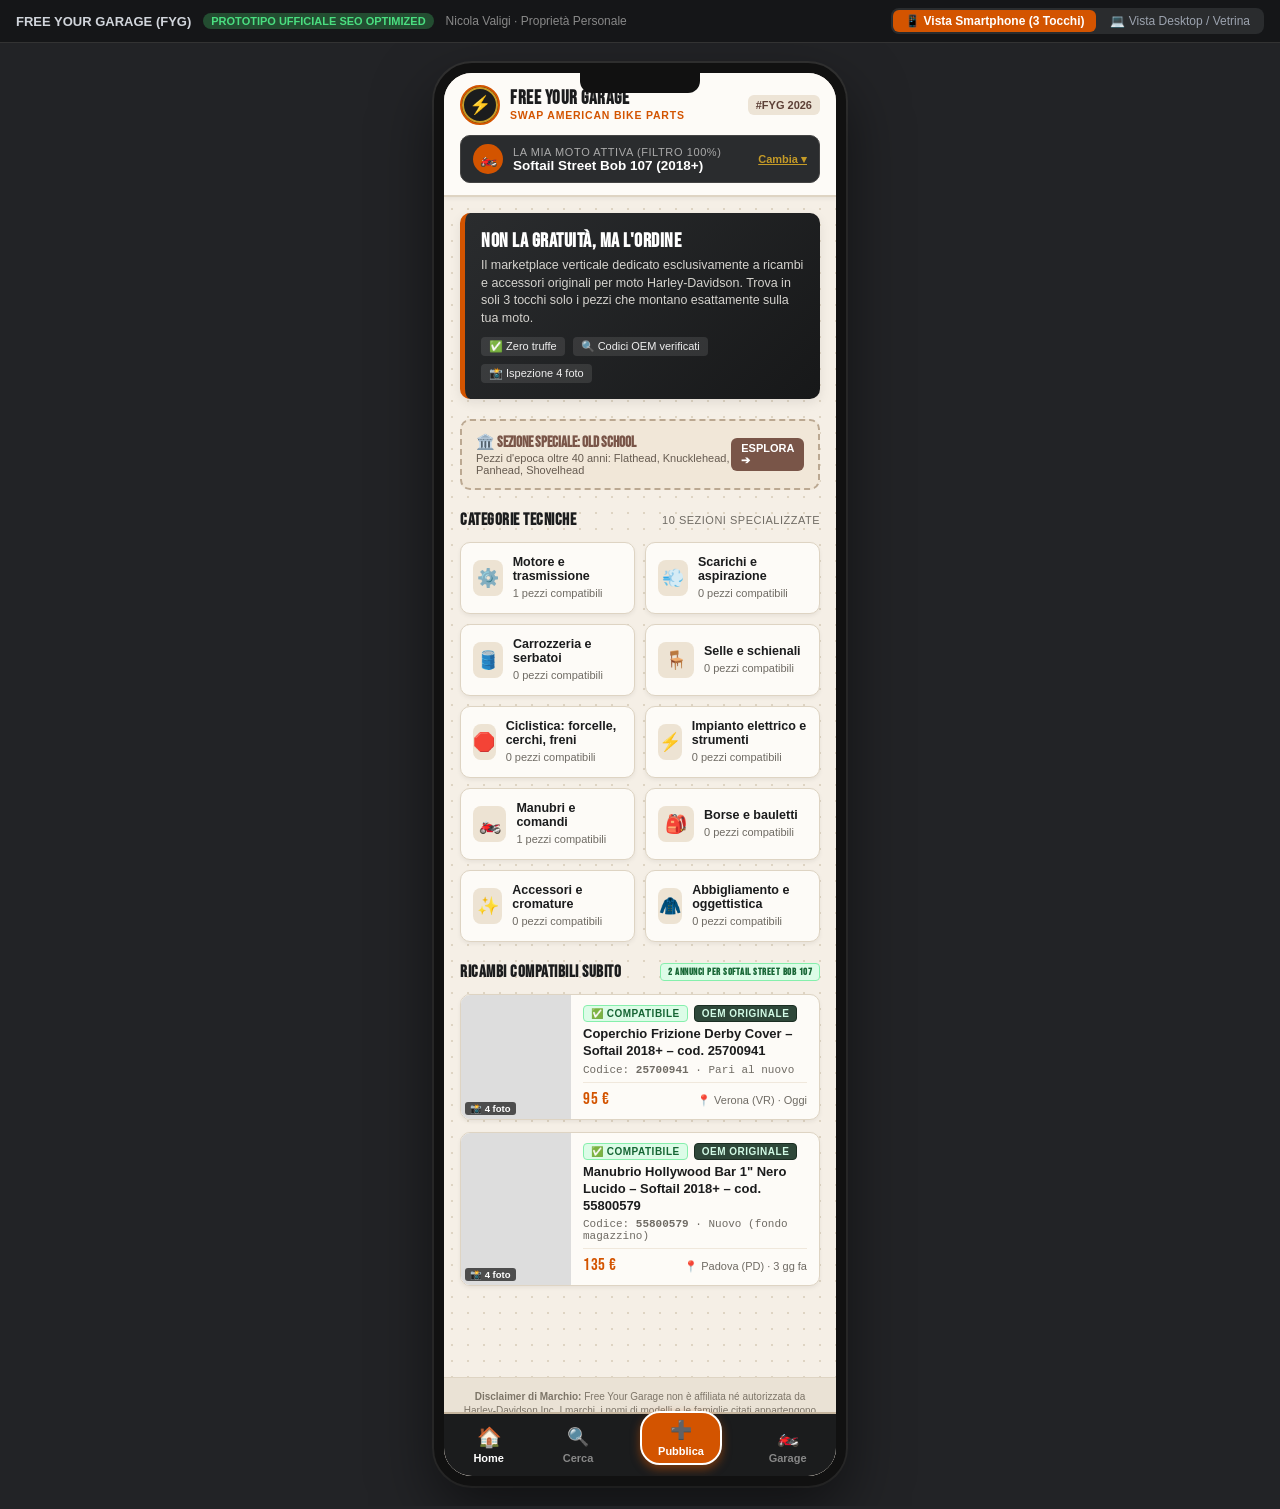
==== commit 467292ce: "feat(seo): complete SEO optimization suite with Schema.org JSON-LD, OpenGraph 1200x630, Twitter Card" ====
--- a/index.html
+++ b/index.html
@@ -1,38 +1,194 @@
 <!DOCTYPE html>
-<html lang="it">
+<html lang="it" prefix="og: https://ogp.me/ns#">
 <head>
   <meta charset="UTF-8">
-  <meta name="viewport" content="width=device-width, initial-scale=1.0">
-  <title>Free Your Garage — Swap American Bike Parts (Prototipo Ufficiale)</title>
-  <link rel="stylesheet" href="styles.css">
+  <meta name="viewport" content="width=device-width, initial-scale=1.0, maximum-scale=5.0">
+  
+  <!-- Primary Meta Tags -->
+  <title>Free Your Garage — Swap American Bike Parts | Ricambi Originali Harley-Davidson</title>
+  <meta name="title" content="Free Your Garage — Swap American Bike Parts | Ricambi Originali Harley-Davidson">
+  <meta name="description" content="Free Your Garage (#FYG) è il primo marketplace P2P dedicato esclusivamente a ricambi e accessori originali Harley-Davidson. Trova pezzi compatibili in 3 tocchi per Softail, Dyna, Touring, Sportster e Old School con codici OEM verificati.">
+  <meta name="keywords" content="ricambi harley davidson, ricambi moto americane, accessori harley davidson usati, ricambi softail, ricambi dyna, ricambi touring m8, sportster evo, codici oem harley, swap american bike parts, free your garage, mercatino moto vinted">
+  <meta name="author" content="Nicola Valigi (Houdinick)">
+  <meta name="robots" content="index, follow, max-image-preview:large, max-snippet:-1, max-video-preview:-1">
+  <link rel="canonical" href="https://nicolavaligi.github.io/free-your-garage/">
+
+  <!-- Mobile & Progressive Web App Tags -->
+  <meta name="theme-color" content="#1b1c1d">
+  <meta name="apple-mobile-web-app-capable" content="yes">
+  <meta name="apple-mobile-web-app-status-bar-style" content="black-translucent">
+  <meta name="apple-mobile-web-app-title" content="FreeYourGarage">
+
+  <!-- Open Graph / Facebook / WhatsApp / LinkedIn / Telegram -->
+  <meta property="og:type" content="website">
+  <meta property="og:url" content="https://nicolavaligi.github.io/free-your-garage/">
+  <meta property="og:title" content="Free Your Garage — Swap American Bike Parts">
+  <meta property="og:description" content="Non la gratuità, ma l'ordine. Trova in 3 tocchi ricambi originali e accessori compatibili al 100% per la tua moto Harley-Davidson. Ispezione a 4 foto e codici OEM.">
+  <meta property="og:image" content="https://nicolavaligi.github.io/free-your-garage/og-image.png">
+  <meta property="og:image:secure_url" content="https://nicolavaligi.github.io/free-your-garage/og-image.png">
+  <meta property="og:image:type" content="image/png">
+  <meta property="og:image:width" content="1200">
+  <meta property="og:image:height" content="630">
+  <meta property="og:image:alt" content="Free Your Garage — Swap American Bike Parts Anteprima">
+  <meta property="og:locale" content="it_IT">
+  <meta property="og:site_name" content="Free Your Garage">
+
+  <!-- Twitter / X Cards -->
+  <meta name="twitter:card" content="summary_large_image">
+  <meta name="twitter:url" content="https://nicolavaligi.github.io/free-your-garage/">
+  <meta name="twitter:title" content="Free Your Garage — Swap American Bike Parts">
+  <meta name="twitter:description" content="Marketplace verticale ricambi e accessori originali Harley-Davidson. Ricerca in 3 tocchi per famiglia e codice OEM.">
+  <meta name="twitter:image" content="https://nicolavaligi.github.io/free-your-garage/og-image.png">
+  <meta name="twitter:creator" content="@nicolavaligi">
+
+  <!-- Favicons -->
+  <link rel="icon" type="image/x-icon" href="favicon.ico">
+  <link rel="icon" type="image/png" sizes="32x32" href="favicon.png">
+  <link rel="apple-touch-icon" href="favicon.png">
+
+  <!-- Google Fonts Preconnect -->
   <link rel="preconnect" href="https://fonts.googleapis.com">
   <link rel="preconnect" href="https://fonts.gstatic.com" crossorigin>
   <link href="https://fonts.googleapis.com/css2?family=Bebas+Neue&family=Inter:wght@400;500;600;700;800&family=JetBrains+Mono:wght@500;700&display=swap" rel="stylesheet">
+
+  <link rel="stylesheet" href="styles.css">
+
+  <!-- Schema.org JSON-LD Structured Data for Google Rich Snippets -->
+  <script type="application/ld+json">
+  {
+    "@context": "https://schema.org",
+    "@graph": [
+      {
+        "@type": "WebSite",
+        "@id": "https://nicolavaligi.github.io/free-your-garage/#website",
+        "url": "https://nicolavaligi.github.io/free-your-garage/",
+        "name": "Free Your Garage",
+        "description": "Piattaforma e marketplace per la compravendita di ricambi e accessori originali Harley-Davidson.",
+        "inLanguage": "it-IT",
+        "publisher": {
+          "@type": "Person",
+          "name": "Nicola Valigi",
+          "url": "https://github.com/nicolavaligi"
+        },
+        "potentialAction": {
+          "@type": "SearchAction",
+          "target": "https://nicolavaligi.github.io/free-your-garage/?q={search_term_string}",
+          "query-input": "required name=search_term_string"
+        }
+      },
+      {
+        "@type": "WebApplication",
+        "@id": "https://nicolavaligi.github.io/free-your-garage/#app",
+        "name": "Free Your Garage - Swap American Bike Parts",
+        "operatingSystem": "All (Web, iOS, Android)",
+        "applicationCategory": "ShoppingApplication",
+        "offers": {
+          "@type": "Offer",
+          "price": "0",
+          "priceCurrency": "EUR"
+        },
+        "description": "Web App e prototipo navigabile per la compravendita di pezzi di ricambio Harley-Davidson con filtro per garage e compatibilità 100%."
+      },
+      {
+        "@type": "ItemList",
+        "name": "Ultimi Ricambi Originali Compatibili",
+        "itemListElement": [
+          {
+            "@type": "ListItem",
+            "position": 1,
+            "item": {
+              "@type": "Product",
+              "name": "Coperchio Frizione Derby Cover – Softail 2018+ – cod. 25700941",
+              "description": "Coperchio frizione originale Derby Cover finitura Gloss Black con codice OEM 25700941 per motori Milwaukee-Eight.",
+              "image": "https://images.unsplash.com/photo-1558981403-c5f9899a28bc?auto=format&fit=crop&w=800&q=80",
+              "mpn": "25700941",
+              "brand": {
+                "@type": "Brand",
+                "name": "Harley-Davidson"
+              },
+              "offers": {
+                "@type": "Offer",
+                "price": "95.00",
+                "priceCurrency": "EUR",
+                "availability": "https://schema.org/InStock",
+                "itemCondition": "https://schema.org/LikeNewCondition"
+              }
+            }
+          },
+          {
+            "@type": "ListItem",
+            "position": 2,
+            "item": {
+              "@type": "Product",
+              "name": "Sella Biposto Badlander Originale – Sportster 2004-2020 – cod. 51747-07",
+              "description": "Sella originale profilo basso Badlander per moto Harley-Davidson Sportster 883 e 1200.",
+              "image": "https://images.unsplash.com/photo-1558980394-0a06c4631733?auto=format&fit=crop&w=800&q=80",
+              "mpn": "51747-07",
+              "brand": {
+                "@type": "Brand",
+                "name": "Harley-Davidson"
+              },
+              "offers": {
+                "@type": "Offer",
+                "price": "180.00",
+                "priceCurrency": "EUR",
+                "availability": "https://schema.org/InStock",
+                "itemCondition": "https://schema.org/UsedCondition"
+              }
+            }
+          },
+          {
+            "@type": "ListItem",
+            "position": 3,
+            "item": {
+              "@type": "Product",
+              "name": "Carburatore Linkert M74B Originale – Panhead 1948–1965 – cod. 27152-48",
+              "description": "Carburatore autentico d'epoca per motori Harley Panhead 74ci con timbro in rilievo.",
+              "image": "https://images.unsplash.com/photo-1568772585407-9361f9bf3a87?auto=format&fit=crop&w=800&q=80",
+              "mpn": "27152-48",
+              "brand": {
+                "@type": "Brand",
+                "name": "Harley-Davidson"
+              },
+              "offers": {
+                "@type": "Offer",
+                "price": "680.00",
+                "priceCurrency": "EUR",
+                "availability": "https://schema.org/InStock",
+                "itemCondition": "https://schema.org/UsedCondition"
+              }
+            }
+          }
+        ]
+      }
+    ]
+  }
+  </script>
 </head>
 <body>
 
-  <!-- Top Controller Bar for Prototype Review -->
-  <header class="top-controller-bar">
+  <!-- Top Controller Bar for Review & Viewport Switcher -->
+  <header class="top-controller-bar" role="banner">
     <div class="controller-left">
       <strong>FREE YOUR GARAGE (FYG)</strong>
-      <span class="badge-status-pill">PROTOTIPO FASE 6 INTERATTIVO</span>
+      <span class="badge-status-pill">PROTOTIPO UFFICIALE SEO OPTIMIZED</span>
       <span style="color:#888; font-size:12px;">Nicola Valigi · Proprietà Personale</span>
     </div>
-    <div class="view-mode-toggle">
-      <button id="btn-mode-mobile" class="mode-btn active">📱 Vista Smartphone (3 Tocchi)</button>
-      <button id="btn-mode-desktop" class="mode-btn">💻 Vista Desktop / Vetrina</button>
+    <div class="view-mode-toggle" role="group" aria-label="Cambia visualizzazione">
+      <button id="btn-mode-mobile" class="mode-btn active" title="Visualizza interfaccia smartphone a 3 tocchi">📱 Vista Smartphone (3 Tocchi)</button>
+      <button id="btn-mode-desktop" class="mode-btn" title="Visualizza interfaccia web estesa desktop">💻 Vista Desktop / Vetrina</button>
     </div>
   </header>
 
   <!-- Master Viewport wrapper -->
-  <main id="master-viewport" class="master-viewport mode-mobile">
+  <main id="master-viewport" class="master-viewport mode-mobile" role="main">
     <div class="app-container">
 
       <!-- Global App Header -->
-      <div class="app-header">
+      <header class="app-header">
         <div class="header-top">
-          <div class="brand-badge" onclick="navigateTo('home')">
-            <div class="brand-icon-emblem">⚡</div>
+          <div class="brand-badge" onclick="navigateTo('home')" role="button" tabindex="0" aria-label="Torna alla Home">
+            <div class="brand-icon-emblem" aria-hidden="true">⚡</div>
             <div class="brand-text">
               <h1>Free Your Garage</h1>
               <span>Swap American Bike Parts</span>
@@ -44,9 +200,9 @@
         </div>
 
         <!-- Active Bike Selector Banner (Feature Killer) -->
-        <div id="my-garage-header-pill" class="my-garage-active-pill" title="Clicca per cambiare moto attiva nel tuo garage">
+        <div id="my-garage-header-pill" class="my-garage-active-pill" title="Clicca per cambiare moto attiva nel tuo garage" role="button" tabindex="0">
           <div class="garage-pill-left">
-            <div class="bike-icon-circle">🏍️</div>
+            <div class="bike-icon-circle" aria-hidden="true">🏍️</div>
             <div>
               <div class="garage-pill-title">La mia moto attiva (Filtro 100%)</div>
               <div id="header-bike-name" class="garage-pill-name">Softail Street Bob 107 (2018+)</div>
@@ -54,74 +210,77 @@
           </div>
           <div class="garage-pill-action">Cambia ▾</div>
         </div>
-      </div>
+      </header>
 
       <!-- ================= SCREEN 1: HOME ================= -->
-      <section id="screen-home" class="screen-view active">
+      <section id="screen-home" class="screen-view active" aria-labelledby="home-hero-heading">
         <div class="home-content">
 
-          <!-- Value Proposition -->
-          <div class="value-prop-banner">
-            <h2>Non la gratuità, ma l'ordine</h2>
-            <p>Solo ricambi e accessori originali per moto americane. Trova in 3 tocchi solo i pezzi che montano esattamente sulla tua moto.</p>
+          <!-- Value Proposition Banner -->
+          <article class="value-prop-banner">
+            <h2 id="home-hero-heading">Non la gratuità, ma l'ordine</h2>
+            <p>Il marketplace verticale dedicato esclusivamente a ricambi e accessori originali per moto Harley-Davidson. Trova in soli 3 tocchi solo i pezzi che montano esattamente sulla tua moto.</p>
             <div class="pills-row">
               <span class="value-prop-pill">✅ Zero truffe</span>
               <span class="value-prop-pill">🔍 Codici OEM verificati</span>
               <span class="value-prop-pill">📸 Ispezione 4 foto</span>
             </div>
-          </div>
+          </article>
 
           <!-- Old School Special Section Callout -->
-          <div class="vintage-callout" onclick="filterByOldSchool()">
+          <article class="vintage-callout" onclick="filterByOldSchool()" role="button" tabindex="0">
             <div class="vintage-callout-text">
               <h3>🏛️ Sezione Speciale: Old School</h3>
-              <p>Oltre 40 anni: Flathead, Knucklehead, Panhead, Shovelhead</p>
+              <p>Pezzi d'epoca oltre 40 anni: Flathead, Knucklehead, Panhead, Shovelhead</p>
             </div>
             <div class="vintage-callout-badge">Esplora ➔</div>
-          </div>
+          </article>
 
           <!-- 10 Technical Categories Grid -->
-          <div>
+          <section aria-labelledby="cat-grid-heading">
             <div class="section-title">
-              <span>Categorie Tecniche</span>
-              <span style="font-size:11px; color:var(--text-muted); font-family:var(--font-body);">10 sezioni</span>
+              <h3 id="cat-grid-heading" style="font-size:inherit; margin:0;">Categorie Tecniche</h3>
+              <span style="font-size:11px; color:var(--text-muted); font-family:var(--font-body);">10 sezioni specializzate</span>
             </div>
             <div id="categories-grid" class="categories-grid">
               <!-- Dynamically populated via JS -->
             </div>
-          </div>
+          </section>
 
           <!-- Compatible Listings Feed for Current Bike -->
-          <div>
+          <section aria-labelledby="compat-feed-heading">
             <div class="section-title">
-              <span>Ricambi Compatibili Subito</span>
+              <h3 id="compat-feed-heading" style="font-size:inherit; margin:0;">Ricambi Compatibili Subito</h3>
               <span id="home-compat-count" class="badge-tag compatible">Filtro Attivo</span>
             </div>
             <div id="home-compatible-feed" class="listings-grid">
               <!-- Dynamically populated via JS -->
             </div>
-          </div>
+          </section>
 
         </div>
       </section>
 
       <!-- ================= SCREEN 2: RICERCA ================= -->
-      <section id="screen-search" class="screen-view">
+      <section id="screen-search" class="screen-view" aria-labelledby="search-screen-heading">
         <div class="search-content">
           
+          <h2 id="search-screen-heading" style="display:none;">Ricerca Ricambi e Codici OEM</h2>
+
           <!-- Unified Omnibox (Word or OEM code) -->
           <div class="search-input-wrapper">
-            <span class="search-icon-inside">🔍</span>
+            <span class="search-icon-inside" aria-hidden="true">🔍</span>
             <input 
               id="search-omnibox" 
               type="text" 
               class="search-main-input" 
               placeholder="Cerca pezzo o codice OEM (es. 25700941)..."
+              aria-label="Cerca ricambio per testo o codice ricambio OEM"
             >
           </div>
 
           <!-- Quick Filter Chips -->
-          <div class="filter-chips-row">
+          <div class="filter-chips-row" role="group" aria-label="Filtri rapidi">
             <button id="chip-filter-compat" class="chip-btn active">⚡ Solo per la mia moto</button>
             <button id="chip-filter-oem" class="chip-btn">🏷️ Solo OEM Marcati</button>
             <button class="chip-btn" onclick="resetSearchFilters()">🔄 Reimposta</button>
@@ -130,13 +289,13 @@
           <!-- Dropdowns Cascading Filters -->
           <div class="filter-controls-card">
             <div class="select-group">
-              <label>Famiglia e Anno</label>
+              <label for="search-select-family">Famiglia e Anno</label>
               <select id="search-select-family" class="custom-select">
                 <!-- Populated via JS -->
               </select>
             </div>
             <div class="select-group">
-              <label>Categoria Tecnica</label>
+              <label for="search-select-cat">Categoria Tecnica</label>
               <select id="search-select-cat" class="custom-select">
                 <!-- Populated via JS -->
               </select>
@@ -157,7 +316,7 @@
       </section>
 
       <!-- ================= SCREEN 3: DETTAGLIO ANNUNCIO ================= -->
-      <section id="screen-detail" class="screen-view">
+      <section id="screen-detail" class="screen-view" aria-labelledby="detail-title">
         <div class="detail-content">
 
           <!-- Top Back Bar -->
@@ -167,7 +326,7 @@
           </div>
 
           <!-- 4 Photo Inspection Gallery (Phase 5 Rule) -->
-          <div class="photo-inspection-grid">
+          <div class="photo-inspection-grid" role="region" aria-label="Galleria ispezione a 4 foto">
             <div id="slot-photo-main" class="inspection-slot main">
               <span class="slot-tag">1. Vista d'insieme</span>
             </div>
@@ -186,9 +345,9 @@
 
             <!-- Title & Price -->
             <div>
-              <div id="detail-title" style="font-size: 16px; font-weight: 800; line-height: 1.3; color: var(--oil-dark); margin-bottom: 6px;">
+              <h2 id="detail-title" style="font-size: 16px; font-weight: 800; line-height: 1.3; color: var(--oil-dark); margin-bottom: 6px;">
                 Coperchio Frizione Derby Cover – Softail 2018+ – cod. 25700941
-              </div>
+              </h2>
               <div id="detail-price" style="font-family: var(--font-heading); font-size: 26px; color: var(--rust-orange);">
                 95 €
               </div>
@@ -234,7 +393,7 @@
             <!-- Seller Card -->
             <div class="seller-profile-card">
               <div class="seller-avatar-block">
-                <div class="seller-avatar">MB</div>
+                <div class="seller-avatar" aria-hidden="true">MB</div>
                 <div>
                   <div id="detail-seller-name" style="font-size: 13.5px; font-weight: 700;">Marco B.</div>
                   <div id="detail-seller-badge" style="font-size: 11px; color: var(--forest-sage); font-weight: 600;">Fondatore #014</div>
@@ -254,7 +413,7 @@
 
             <div style="text-align: center; margin-top: 4px;">
               <button style="background: none; border: none; font-size: 11px; color: #999; text-decoration: underline; cursor: pointer;">
-                🚩 Segnala questo annuncio (Controllo Originalità)
+                🚩 Segnala questo annuncio (Controllo Originalità & Anti-Fake)
               </button>
             </div>
 
@@ -264,16 +423,16 @@
       </section>
 
       <!-- ================= SCREEN 4: PUBBLICA (WIZARD 5 PASSAGGI) ================= -->
-      <section id="screen-post" class="screen-view">
+      <section id="screen-post" class="screen-view" aria-labelledby="wizard-heading">
         <div class="post-wizard-content">
 
           <div class="section-title">
-            <span>Pubblica Ricambio</span>
-            <span style="font-size: 11px; color: var(--rust-orange); font-weight: 700;">Modello Vinted</span>
+            <h2 id="wizard-heading" style="font-size:inherit; margin:0;">Pubblica Ricambio</h2>
+            <span style="font-size: 11px; color: var(--rust-orange); font-weight: 700;">Percorso Guidato Vinted</span>
           </div>
 
           <!-- Wizard 5 Steps Indicator -->
-          <div class="wizard-progress">
+          <div class="wizard-progress" role="progressbar" aria-valuemin="1" aria-valuemax="5" aria-valuenow="1">
             <div id="wizard-step-ind-1" class="progress-step-indicator active">
               <div class="step-num-circle">1</div>
               <span>Moto</span>
@@ -298,11 +457,11 @@
 
           <!-- STEP 1 PANE: MOTO -->
           <div id="wizard-pane-1" class="wizard-step-pane active">
-            <h4 style="font-size: 14px; font-weight: 800;">1. A quale moto si monta?</h4>
+            <h3 style="font-size: 14px; font-weight: 800;">1. A quale moto si monta?</h3>
             <p style="font-size: 12px; color: var(--text-muted);">Seleziona la famiglia e la specifica generazione/fascia d'anni per garantire compatibilità immediata agli acquirenti.</p>
             
             <div class="select-group">
-              <label>Famiglia e Generazione</label>
+              <label for="post-select-family">Famiglia e Generazione</label>
               <select id="post-select-family" class="custom-select">
                 <!-- Injected via JS -->
               </select>
@@ -311,21 +470,21 @@
 
           <!-- STEP 2 PANE: CATEGORIA -->
           <div id="wizard-pane-2" class="wizard-step-pane">
-            <h4 style="font-size: 14px; font-weight: 800;">2. Che tipo di pezzo è?</h4>
+            <h3 style="font-size: 14px; font-weight: 800;">2. Che tipo di pezzo è?</h3>
             <p style="font-size: 12px; color: var(--text-muted);">Scegli la categoria tecnica esatta e l'eventuale sezione speciale.</p>
             
             <div class="select-group">
-              <label>Categoria Tecnica</label>
+              <label for="post-select-cat">Categoria Tecnica</label>
               <select id="post-select-cat" class="custom-select">
                 <!-- Injected via JS -->
               </select>
             </div>
 
             <div class="select-group">
-              <label>Sezione Speciale (Opzionale)</label>
+              <label for="post-select-special">Sezione Speciale (Opzionale)</label>
               <select id="post-select-special" class="custom-select" onchange="APP_STATE.wizard.specialSection=this.value">
                 <option value="none">Nessuna (Ricambio Standard)</option>
-                <option value="Old School">Old School (Oltre 40 anni / Flathead, Pan, Shovel)</option>
+                <option value="Old School">Old School (Oltre 40 anni / Flathead, Panhead, Shovelhead)</option>
                 <option value="Anniversari">Anniversari ed Edizioni Limitate (100th, 105th, 115th, CVO)</option>
               </select>
             </div>
@@ -333,34 +492,34 @@
 
           <!-- STEP 3 PANE: GUIDA FOTO OBBLIGATORIE -->
           <div id="wizard-pane-3" class="wizard-step-pane">
-            <h4 style="font-size: 14px; font-weight: 800;">3. Foto Obbligatorie (Regole Rigide)</h4>
+            <h3 style="font-size: 14px; font-weight: 800;">3. Foto Obbligatorie (Regole Rigide)</h3>
             <p style="font-size: 12px; color: var(--text-muted);">Minimo 4 scatti. Luce naturale, sfondo neutro, nessun riflesso su cromature.</p>
             
             <div class="photo-rules-grid">
               <div id="photo-slot-overall" class="photo-rule-box" onclick="simulatePhotoUpload('overall')">
-                <div class="icon">📷</div>
-                <h5>1. Vista d'insieme</h5>
+                <div class="icon" aria-hidden="true">📷</div>
+                <h4>1. Vista d'insieme</h4>
                 <span>Pezzo intero ben visibile</span>
               </div>
               <div id="photo-slot-sideA" class="photo-rule-box" onclick="simulatePhotoUpload('sideA')">
-                <div class="icon">🔄</div>
-                <h5>2. Lato A e Lato B</h5>
+                <div class="icon" aria-hidden="true">🔄</div>
+                <h4>2. Lato A e Lato B</h4>
                 <span>Entrambi i prospetti</span>
               </div>
               <div id="photo-slot-oemMark" class="photo-rule-box" onclick="simulatePhotoUpload('oemMark')">
-                <div class="icon">🔍</div>
-                <h5>3. Marcatura / Codice</h5>
-                <span>Primo piano numero pezzo</span>
+                <div class="icon" aria-hidden="true">🔍</div>
+                <h4>3. Marcatura / Codice</h4>
+                <span>Primo piano numero OEM</span>
               </div>
               <div id="photo-slot-defects" class="photo-rule-box" onclick="simulatePhotoUpload('defects')">
-                <div class="icon">🔎</div>
-                <h5>4. Dettaglio difetti</h5>
+                <div class="icon" aria-hidden="true">🔎</div>
+                <h4>4. Dettaglio difetti</h4>
                 <span>Eventuali graffi o usura</span>
               </div>
             </div>
 
             <div id="ai-photo-check-badge" class="ai-validation-badge" style="display: none;">
-              <span>🤖</span>
+              <span aria-hidden="true">🤖</span>
               <div>
                 <strong>Controllo Qualità AI Superato:</strong> Tutte le foto risultano nitide, con illuminazione corretta e marcatura leggibile.
               </div>
@@ -369,15 +528,15 @@
 
           <!-- STEP 4 PANE: DATI PEZZO -->
           <div id="wizard-pane-4" class="wizard-step-pane">
-            <h4 style="font-size: 14px; font-weight: 800;">4. Dati tecnici e prezzo</h4>
+            <h3 style="font-size: 14px; font-weight: 800;">4. Dati tecnici e prezzo</h3>
             
             <div class="select-group">
-              <label>Codice Ricambio OEM (obbligatorio se marcato)</label>
+              <label for="post-input-oem">Codice Ricambio OEM (obbligatorio se marcato)</label>
               <input id="post-input-oem" type="text" class="search-main-input" placeholder="Es. 25700941 o 64900552" style="padding: 8px 12px;">
             </div>
 
             <div class="select-group">
-              <label>Condizione del ricambio</label>
+              <label for="post-select-cond">Condizione del ricambio</label>
               <select id="post-select-cond" class="custom-select">
                 <option value="Nuovo (in confezione originale)">Nuovo (in confezione originale)</option>
                 <option value="Pari al nuovo (smontato subito)">Pari al nuovo (smontato subito)</option>
@@ -389,11 +548,11 @@
 
             <div style="display: grid; grid-template-columns: 1fr 1fr; gap: 10px;">
               <div class="select-group">
-                <label>Prezzo richiesto (€)</label>
+                <label for="post-input-price">Prezzo richiesto (€)</label>
                 <input id="post-input-price" type="number" class="search-main-input" placeholder="Es. 95" style="padding: 8px 12px;">
               </div>
               <div class="select-group">
-                <label>Città (Ritiro a mano)</label>
+                <label for="post-input-city">Città (Ritiro a mano)</label>
                 <input id="post-input-city" type="text" class="search-main-input" placeholder="Es. Vicenza (VI)" value="Vicenza (VI)" style="padding: 8px 12px;">
               </div>
             </div>
@@ -401,7 +560,7 @@
 
           <!-- STEP 5 PANE: DESCRIZIONE ASSISTITA AI -->
           <div id="wizard-pane-5" class="wizard-step-pane">
-            <h4 style="font-size: 14px; font-weight: 800;">5. Descrizione Assistita dall'AI</h4>
+            <h3 style="font-size: 14px; font-weight: 800;">5. Descrizione Assistita dall'AI</h3>
             <p style="font-size: 12px; color: var(--text-muted);">L'intelligenza artificiale genera titolo standardizzato e scheda tecnica. Tu verifichi e confermi.</p>
 
             <div class="ai-generator-box">
@@ -411,12 +570,12 @@
             </div>
 
             <div class="select-group">
-              <label>Titolo Standardizzato</label>
+              <label for="post-title-ai">Titolo Standardizzato</label>
               <input id="post-title-ai" type="text" class="search-main-input" style="padding: 8px 12px; font-weight: 700;">
             </div>
 
             <div class="select-group">
-              <label>Descrizione Completa</label>
+              <label for="post-desc-ai">Descrizione Completa</label>
               <textarea id="post-desc-ai" rows="5" class="search-main-input" style="padding: 10px 12px; font-family: var(--font-body);"></textarea>
             </div>
           </div>
@@ -431,15 +590,15 @@
       </section>
 
       <!-- ================= SCREEN 5: GARAGE & PROFILO ================= -->
-      <section id="screen-garage" class="screen-view">
+      <section id="screen-garage" class="screen-view" aria-labelledby="garage-heading">
         <div class="garage-content">
 
           <div class="section-title">
-            <span>Il Mio Garage Personale</span>
+            <h2 id="garage-heading" style="font-size:inherit; margin:0;">Il Mio Garage Personale</h2>
             <span class="badge-tag oem-genuine">2 Moto Censite</span>
           </div>
           <p style="font-size: 12px; color: var(--text-muted); margin-top: -10px;">
-            Scegli quale moto stai usando per trovare all'istante i ricambi compatibili senza dover impostare filtri ogni volta.
+            Scegli quale moto stai usando per trovare all'istante i ricambi compatibili senza dover reimpostare i filtri ad ogni ricerca.
           </p>
 
           <!-- List of bikes in user's garage -->
@@ -449,65 +608,65 @@
 
           <!-- Add bike button -->
           <button class="chip-btn" style="padding: 10px; border-style: dashed; text-align: center;" onclick="alert('Funzione Aggiungi Moto: Permette di salvare una nuova moto nel tuo garage virtuale.')">
-            ➕ Aggiungi un'altra Harley al tuo garage
+            ➕ Aggiungi un'altra moto al tuo garage
           </button>
 
           <!-- Rules & Safety summary -->
-          <div style="background: #fff; padding: 14px; border-radius: 10px; border: 1px solid var(--border-vintage); margin-top: 10px;">
-            <h4 style="font-size: 13px; font-weight: 800; margin-bottom: 6px;">🛡️ Politica Anti-Contraffazione & DSA</h4>
+          <article style="background: #fff; padding: 14px; border-radius: 10px; border: 1px solid var(--border-vintage); margin-top: 10px;">
+            <h4 style="font-size: 13px; font-weight: 800; margin-bottom: 6px;">🛡️ Politica Anti-Contraffazione & DSA Europeo</h4>
             <ul style="font-size: 11.5px; color: #555; padding-left: 18px; line-height: 1.5;">
-              <li>È ammesso solo materiale autentico e originale.</li>
-              <li>Divieto categorico di imitazioni o repliche cinesi non marcate.</li>
-              <li>Pulsante di segnalazione attivo 24/7 con rimozione immediata.</li>
-              <li>Contrassegno "Venditore Verificato" per chi carica documento d'identità.</li>
+              <li>È ammesso solo materiale autentico e originale Harley-Davidson o marchi indipendenti certificati.</li>
+              <li>Divieto categorico di imitazioni o repliche cinesi prive di certificazione.</li>
+              <li>Pulsante di segnalazione attivo con rimozione immediata degli annunci contraffatti.</li>
+              <li>Contrassegno "Venditore Verificato" per chi fornisce documento d'identità valido.</li>
             </ul>
-          </div>
+          </article>
 
         </div>
       </section>
 
       <!-- Legal Disclaimer Footer -->
-      <footer class="app-legal-footer">
+      <footer class="app-legal-footer" role="contentinfo">
         <p><strong>Disclaimer di Marchio:</strong> Free Your Garage non è affiliata né autorizzata da Harley-Davidson Inc. I marchi, i nomi di modelli e le famiglie citati appartengono ai rispettivi titolari e sono utilizzati esclusivamente a scopo descrittivo di compatibilità tecnica dei ricambi.</p>
-        <p style="margin-top: 4px;">Piattaforma P2P sviluppata da Nicola Valigi (Houdinick) · Ottobre 2026</p>
+        <p style="margin-top: 4px;">Piattaforma P2P ideata e sviluppata da Nicola Valigi (Houdinick) · Ottobre 2026</p>
       </footer>
 
       <!-- Bottom Navigation Bar (5 Primary Views) -->
-      <nav class="bottom-nav">
-        <button class="nav-item active" data-screen="home">
-          <span class="nav-icon">🏠</span>
+      <nav class="bottom-nav" role="navigation" aria-label="Navigazione principale applicazione">
+        <button class="nav-item active" data-screen="home" aria-label="Vai alla Home">
+          <span class="nav-icon" aria-hidden="true">🏠</span>
           <span>Home</span>
         </button>
-        <button class="nav-item" data-screen="search">
-          <span class="nav-icon">🔍</span>
+        <button class="nav-item" data-screen="search" aria-label="Cerca ricambi">
+          <span class="nav-icon" aria-hidden="true">🔍</span>
           <span>Cerca</span>
         </button>
-        <button class="nav-item nav-post-cta" data-screen="post">
-          <span class="nav-icon">➕</span>
+        <button class="nav-item nav-post-cta" data-screen="post" aria-label="Pubblica un annuncio di ricambio">
+          <span class="nav-icon" aria-hidden="true">➕</span>
           <span>Pubblica</span>
         </button>
-        <button class="nav-item" data-screen="garage">
-          <span class="nav-icon">🏍️</span>
+        <button class="nav-item" data-screen="garage" aria-label="Accedi al tuo Garage">
+          <span class="nav-icon" aria-hidden="true">🏍️</span>
           <span>Garage</span>
         </button>
       </nav>
 
       <!-- Chat Modal Simulator -->
-      <div id="modal-chat" class="modal-overlay">
+      <div id="modal-chat" class="modal-overlay" role="dialog" aria-modal="true" aria-labelledby="chat-modal-title">
         <div class="modal-card">
           <div class="modal-header">
             <div>
               <strong id="chat-modal-title" style="font-size: 13px;">Chat con il venditore</strong>
               <div style="font-size: 10.5px; color: #666;">Scambio diretto / Consegna a mano</div>
             </div>
-            <button id="btn-close-chat-modal" class="btn-close-modal">✕</button>
+            <button id="btn-close-chat-modal" class="btn-close-modal" aria-label="Chiudi chat">✕</button>
           </div>
           <div class="modal-body">
-            <div id="chat-messages-body" class="chat-messages-container">
+            <div id="chat-messages-body" class="chat-messages-container" role="log" aria-live="polite">
               <!-- Injected via JS -->
             </div>
             <div class="chat-input-bar">
-              <input id="input-chat-message" type="text" placeholder="Scrivi un messaggio...">
+              <input id="input-chat-message" type="text" placeholder="Scrivi un messaggio..." aria-label="Messaggio per il venditore">
               <button id="btn-send-chat">Invia</button>
             </div>
           </div>
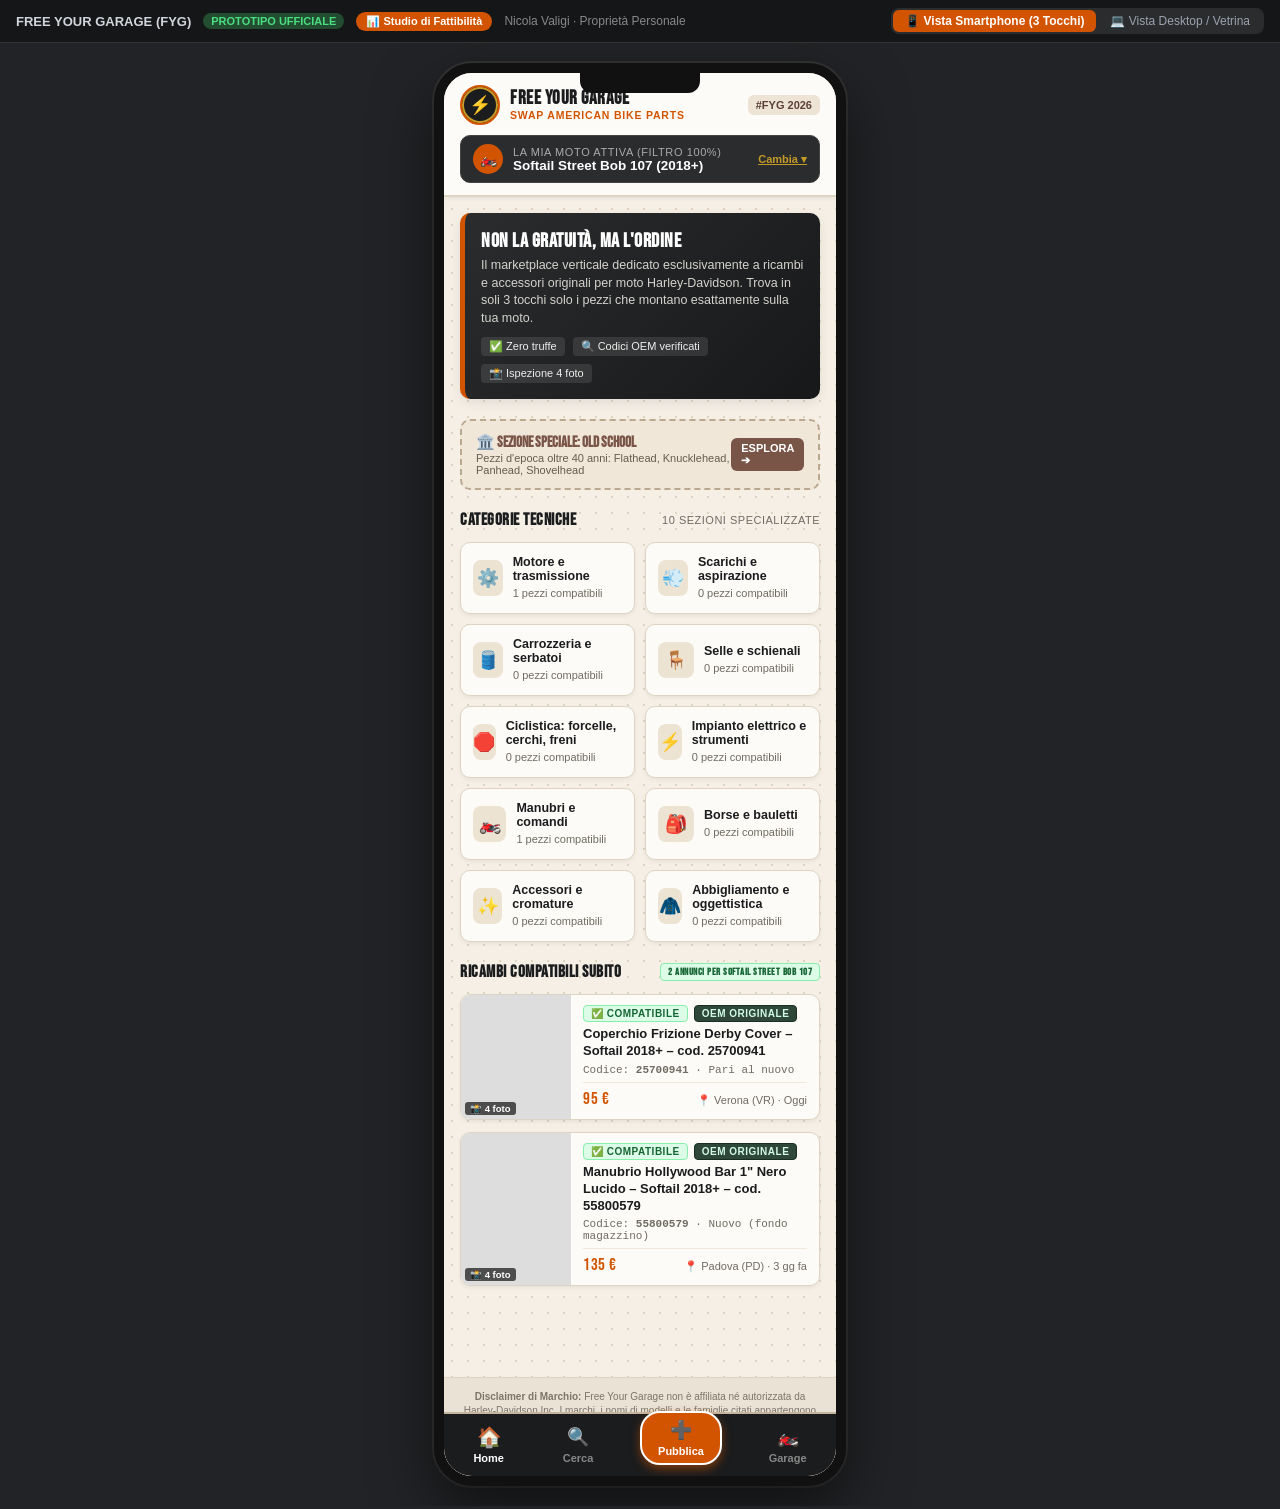
==== commit 146d66dc: "docs: publish interactive feasibility study on GitHub Pages and highlight in README" ====
--- a/index.html
+++ b/index.html
@@ -171,7 +171,8 @@
   <header class="top-controller-bar" role="banner">
     <div class="controller-left">
       <strong>FREE YOUR GARAGE (FYG)</strong>
-      <span class="badge-status-pill">PROTOTIPO UFFICIALE SEO OPTIMIZED</span>
+      <span class="badge-status-pill">PROTOTIPO UFFICIALE</span>
+      <a href="feasibility.html" style="background:var(--rust-orange); color:#fff; padding:3px 10px; border-radius:12px; font-size:11px; text-decoration:none; font-weight:700;" title="Leggi lo studio di fattibilità esecutivo">📊 Studio di Fattibilità</a>
       <span style="color:#888; font-size:12px;">Nicola Valigi · Proprietà Personale</span>
     </div>
     <div class="view-mode-toggle" role="group" aria-label="Cambia visualizzazione">
